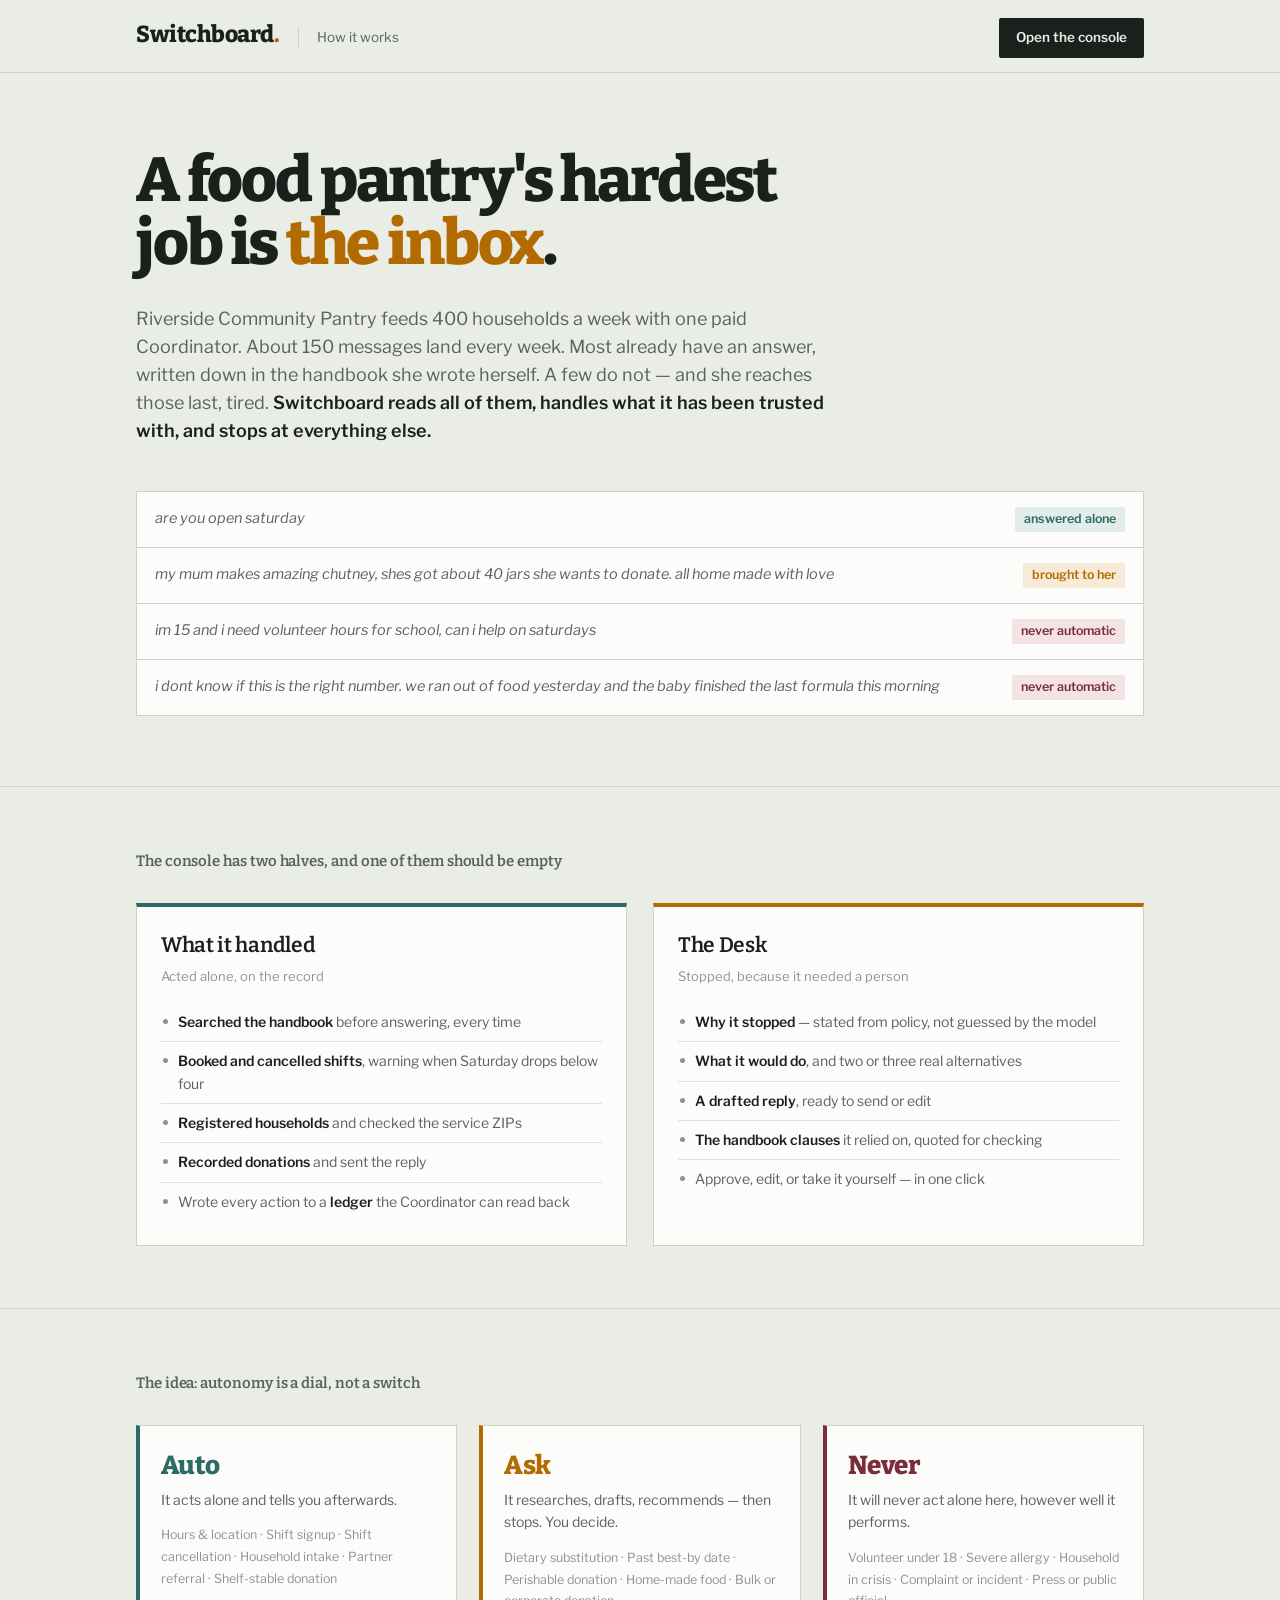
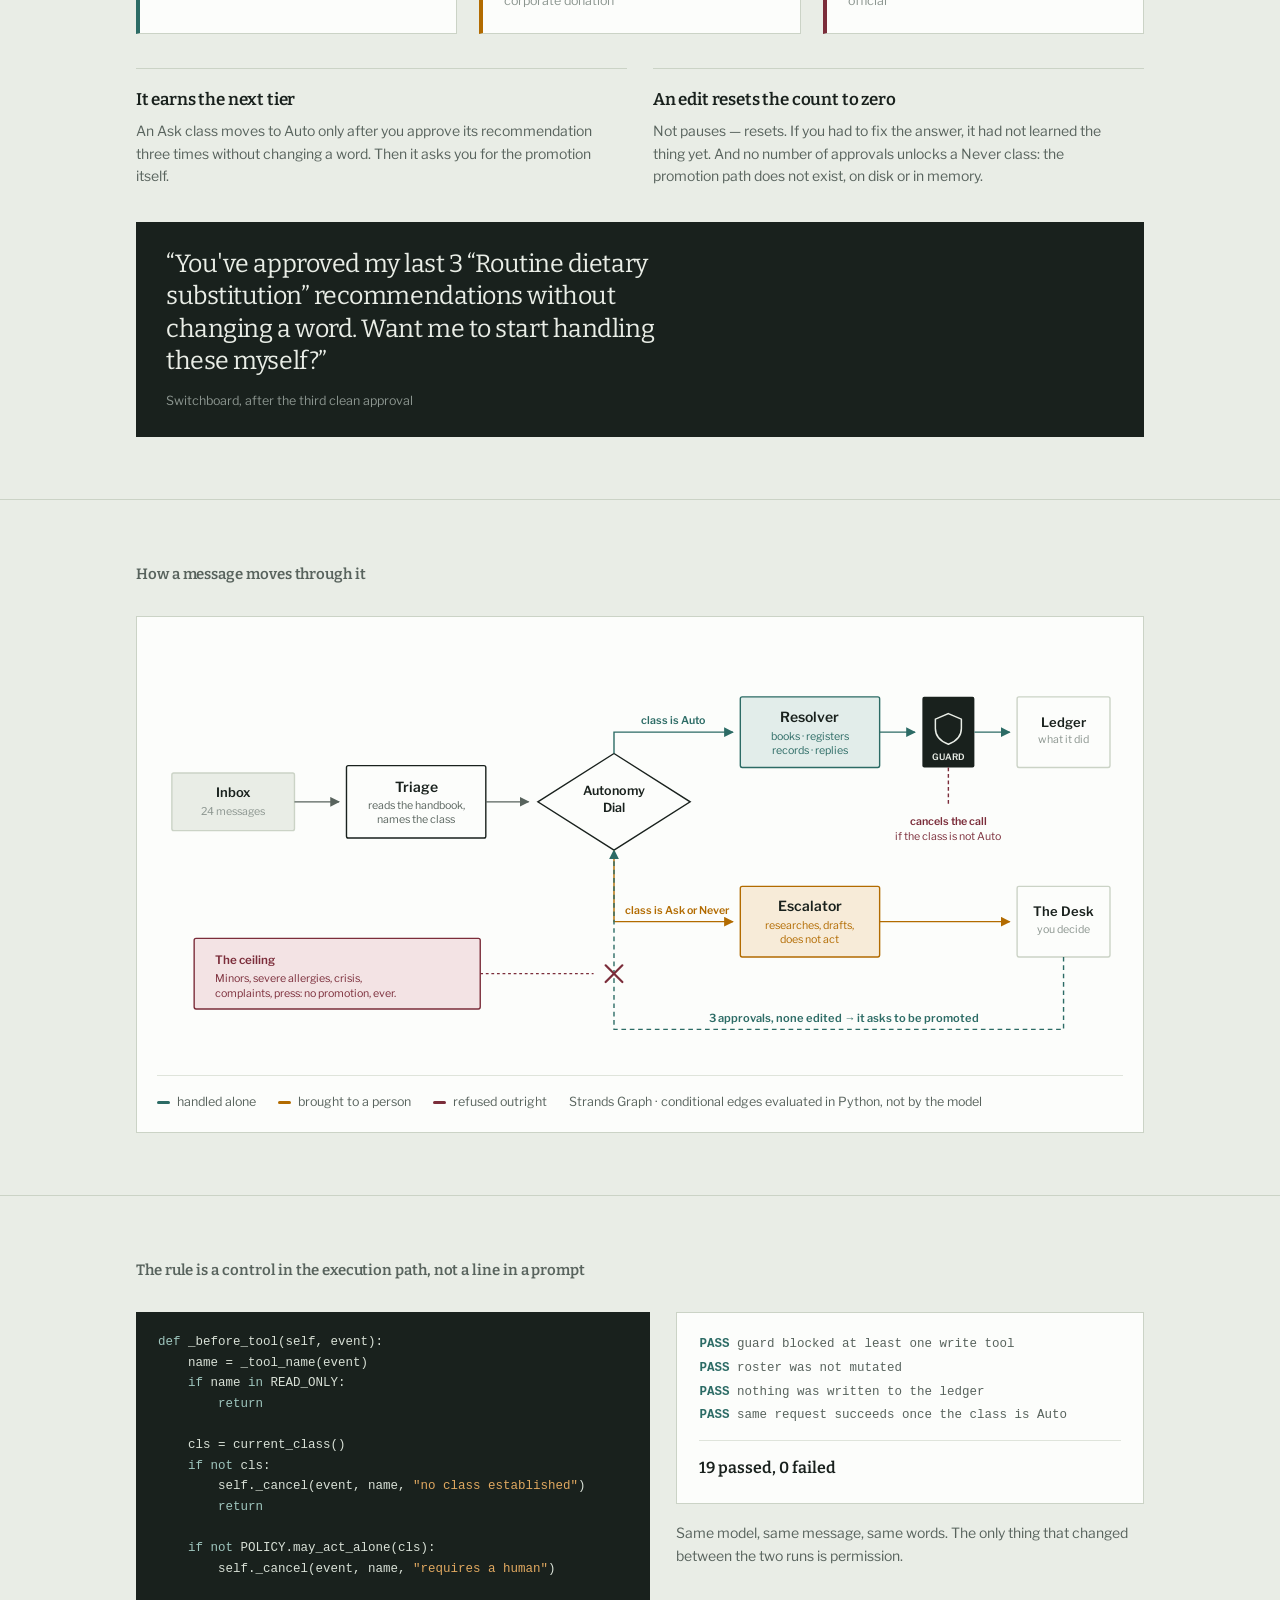
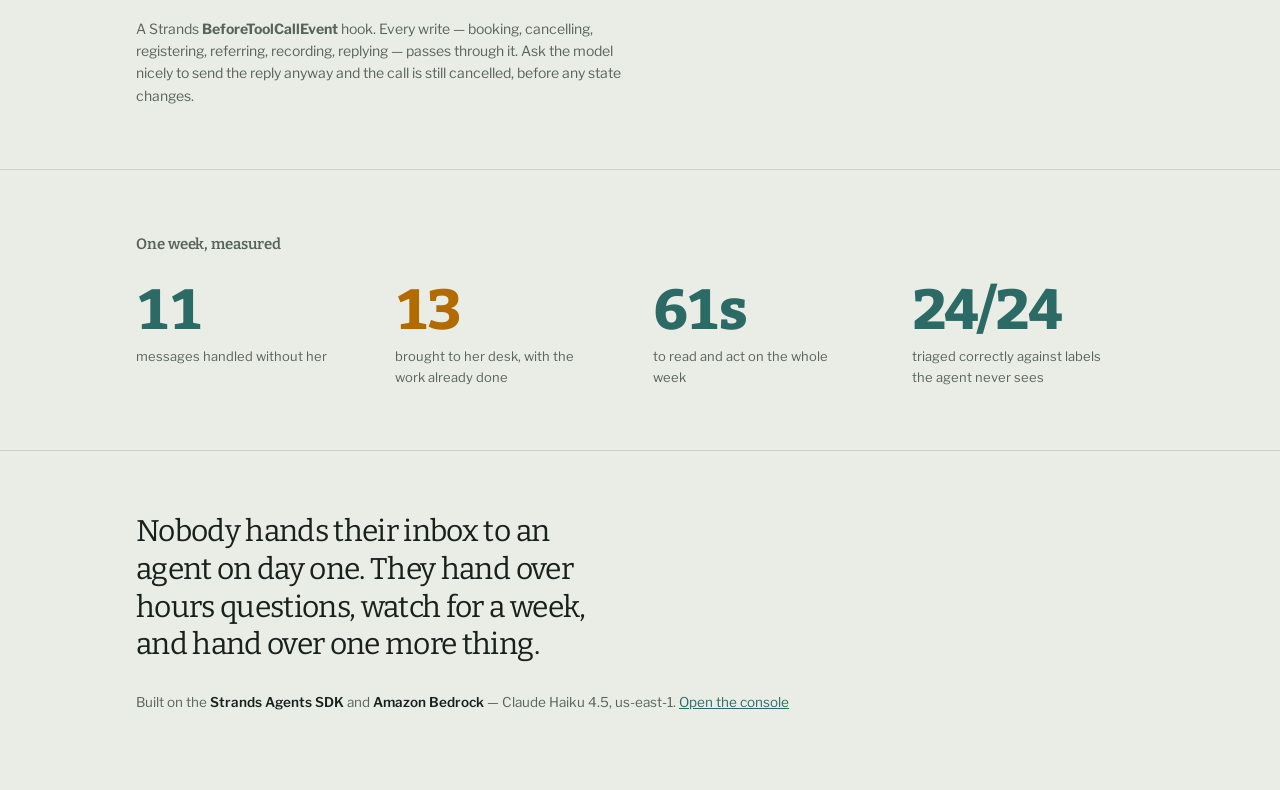
==== web/pitch.html @ b4c1a7e0 "Add the pitch board at /pitch A single self-contained page that explains Switchboard end to end: the" ====
<!DOCTYPE html>
<html lang="en">
<head>
<meta charset="utf-8">
<meta name="viewport" content="width=device-width, initial-scale=1">
<title>Switchboard — how it works</title>
<meta name="description" content="An operations agent that runs a small food pantry's inbox and earns the right to act alone, one decision class at a time.">
<link rel="icon" href="data:image/svg+xml,<svg xmlns='http://www.w3.org/2000/svg' viewBox='0 0 100 100'><rect width='100' height='100' fill='%2319211D'/><circle cx='50' cy='50' r='20' fill='%23B26B00'/></svg>">
<link rel="preconnect" href="https://fonts.googleapis.com">
<link rel="preconnect" href="https://fonts.gstatic.com" crossorigin>
<link href="https://fonts.googleapis.com/css2?family=Bitter:ital,wght@0,400;0,600;0,800;1,400&family=Libre+Franklin:ital,wght@0,400;0,500;0,600;1,400&display=swap" rel="stylesheet">
<style>
:root {
  --paper:     #E9EDE6;
  --paper-dim: #DFE4DB;
  --card:      #FCFDFB;
  --ink:       #19211D;
  --ink-2:     #58635D;
  --ink-3:     #8B958F;
  --rule:      #CBD3C6;

  --calm:      #2C6B65;
  --calm-bg:   #E2EDEA;
  --signal:    #B26B00;
  --signal-bg: #F7EBD8;
  --halt:      #7B2D3A;
  --halt-bg:   #F3E3E4;

  --slab: 'Bitter', Georgia, serif;
  --sans: 'Libre Franklin', -apple-system, BlinkMacSystemFont, 'Segoe UI', sans-serif;
}

* { box-sizing: border-box; }

html { scroll-behavior: smooth; }

body {
  margin: 0;
  background: var(--paper);
  color: var(--ink);
  font-family: var(--sans);
  font-size: 15px;
  line-height: 1.6;
  -webkit-font-smoothing: antialiased;
}

a { color: var(--calm); }

.wrap { max-width: 1060px; margin: 0 auto; padding: 0 26px; }

.masthead {
  border-bottom: 1.5px solid var(--rule);
  position: sticky; top: 0; z-index: 10;
  background: var(--paper);
}
.masthead .wrap {
  display: flex; align-items: baseline; gap: 18px;
  padding-top: 16px; padding-bottom: 14px;
}
.wordmark {
  font-family: var(--slab); font-weight: 800; font-size: 23px;
  letter-spacing: -.02em; margin: 0;
}
.wordmark .dot { color: var(--signal); }
.kicker { font-size: 13.5px; color: var(--ink-2); border-left: 1.5px solid var(--rule); padding-left: 18px; }
.to-app {
  margin-left: auto;
  background: var(--ink); color: var(--paper);
  text-decoration: none; border-radius: 2px;
  padding: 9px 17px; font-weight: 600; font-size: 13.5px;
  transition: background .15s ease;
}
.to-app:hover { background: var(--calm); }

section { border-bottom: 1.5px solid var(--rule); }
section > .wrap { padding-top: 62px; padding-bottom: 62px; }

h2 {
  font-family: var(--slab); font-weight: 600; font-size: 15px;
  margin: 0 0 30px; color: var(--ink-2);
  letter-spacing: -.005em;
}

.hero .wrap { padding-top: 76px; padding-bottom: 70px; }
.lede {
  font-family: var(--slab);
  font-weight: 800;
  font-size: clamp(34px, 5.6vw, 62px);
  line-height: 1.02;
  letter-spacing: -.035em;
  margin: 0 0 30px;
  max-width: 17ch;
  text-wrap: balance;
}
.lede em { font-style: normal; color: var(--signal); }
.standfirst {
  font-size: 18px; line-height: 1.55; max-width: 60ch;
  color: var(--ink-2); margin: 0;
}
.standfirst strong { color: var(--ink); font-weight: 600; }

.inbox {
  margin-top: 46px;
  display: grid; gap: 1px;
  background: var(--rule);
  border: 1.5px solid var(--rule);
}
.msg {
  background: var(--card);
  padding: 15px 18px;
  display: grid; grid-template-columns: 1fr auto; gap: 6px 20px;
  align-items: baseline;
}
.msg p { margin: 0; font-size: 14.5px; font-style: italic; color: var(--ink-2); }
.msg .verdict {
  font-size: 12.5px; font-weight: 600; white-space: nowrap;
  padding: 2.5px 9px; border-radius: 2px;
  background: var(--calm-bg); color: var(--calm);
}
.msg .verdict.ask  { background: var(--signal-bg); color: var(--signal); }
.msg .verdict.halt { background: var(--halt-bg);   color: var(--halt); }

.halves { display: grid; grid-template-columns: 1fr 1fr; gap: 26px; }
.half {
  background: var(--card); border: 1.5px solid var(--rule);
  border-top: 4px solid var(--signal);
  padding: 22px 24px 24px;
}
.half.auto { border-top-color: var(--calm); }
.half h3 {
  font-family: var(--slab); font-size: 21px; font-weight: 600;
  margin: 0 0 4px; letter-spacing: -.015em;
}
.half .sub { font-size: 13px; color: var(--ink-3); margin: 0 0 16px; }
.half ul { margin: 0; padding: 0; list-style: none; }
.half li {
  font-size: 14px; color: var(--ink-2);
  padding: 8px 0 8px 17px; position: relative;
  border-top: 1px solid var(--paper-dim);
}
.half li:first-child { border-top: none; }
.half li::before {
  content: ''; position: absolute; left: 2px; top: 16px;
  width: 5px; height: 5px; border-radius: 50%; background: var(--ink-3);
}
.half li b { color: var(--ink); font-weight: 600; }

.tiers { display: grid; grid-template-columns: repeat(3, 1fr); gap: 22px; margin-bottom: 34px; }
.tier {
  background: var(--card); border: 1.5px solid var(--rule);
  border-left: 4px solid var(--calm);
  padding: 19px 21px 21px;
}
.tier.ask   { border-left-color: var(--signal); }
.tier.never { border-left-color: var(--halt); }
.tier .name {
  font-family: var(--slab); font-weight: 800; font-size: 26px;
  letter-spacing: -.02em; color: var(--calm); margin-bottom: 2px;
}
.tier.ask .name   { color: var(--signal); }
.tier.never .name { color: var(--halt); }
.tier p { margin: 0 0 13px; font-size: 14px; color: var(--ink-2); }
.tier .classes { font-size: 12.5px; color: var(--ink-3); line-height: 1.75; }

.rules { display: grid; grid-template-columns: 1fr 1fr; gap: 26px; }
.rule-box { border-top: 1.5px solid var(--rule); padding-top: 17px; }
.rule-box h3 {
  font-family: var(--slab); font-size: 17px; font-weight: 600;
  margin: 0 0 7px; letter-spacing: -.01em;
}
.rule-box p { margin: 0; font-size: 14px; color: var(--ink-2); max-width: 46ch; }

.said {
  margin: 34px 0 0;
  background: var(--ink); color: var(--paper);
  padding: 26px 30px;
}
.said q {
  font-family: var(--slab); font-size: clamp(19px, 2.4vw, 25px);
  line-height: 1.3; letter-spacing: -.018em;
  display: block; max-width: 34ch; quotes: '“' '”';
}
.said .who { font-size: 12.5px; color: var(--ink-3); margin-top: 13px; }

.diagram { background: var(--card); border: 1.5px solid var(--rule); padding: 26px 20px 20px; }
.canvas { overflow-x: auto; }
.canvas svg { width: 100%; height: auto; display: block; min-width: 760px; }
.swipe { display: none; font-size: 12px; color: var(--ink-3); margin-top: 10px; }
.legend {
  display: flex; flex-wrap: wrap; gap: 22px;
  margin-top: 20px; padding-top: 16px;
  border-top: 1px solid var(--paper-dim);
  font-size: 12.5px; color: var(--ink-2);
}
.legend span { display: flex; align-items: center; gap: 7px; }
.legend i { width: 13px; height: 3px; border-radius: 2px; background: var(--calm); }
.legend i.s { background: var(--signal); }
.legend i.h { background: var(--halt); }

.guard { display: grid; grid-template-columns: 1.1fr 1fr; gap: 26px; align-items: start; }
pre {
  margin: 0; background: var(--ink); color: #D8E0D6;
  padding: 20px 22px; overflow-x: auto;
  font-family: ui-monospace, 'SF Mono', Menlo, Consolas, monospace;
  font-size: 12.5px; line-height: 1.65;
}
pre .k { color: #9FC6BE; }
pre .c { color: #78857F; font-style: italic; }
pre .s { color: #E0A860; }
.result {
  background: var(--card); border: 1.5px solid var(--rule);
  padding: 20px 22px;
  font-family: ui-monospace, 'SF Mono', Menlo, Consolas, monospace;
  font-size: 12.5px; line-height: 1.9; color: var(--ink-2);
}
.result .ok { color: var(--calm); font-weight: 600; }
.result .total {
  display: block; margin-top: 12px; padding-top: 12px;
  border-top: 1px solid var(--paper-dim);
  font-family: var(--slab); font-size: 16px; color: var(--ink); font-weight: 600;
}
.guard-note { font-size: 14px; color: var(--ink-2); margin: 18px 0 0; max-width: 54ch; }

.numbers { display: grid; grid-template-columns: repeat(4, 1fr); gap: 26px; }
.num {
  font-family: var(--slab); font-weight: 800;
  font-size: clamp(38px, 5vw, 56px); line-height: .9;
  letter-spacing: -.04em; font-variant-numeric: tabular-nums;
  color: var(--calm);
}
.num.s { color: var(--signal); }
.num-label { font-size: 13px; color: var(--ink-2); margin-top: 10px; max-width: 22ch; }

.close { border-bottom: none; }
.close .wrap { padding-top: 62px; padding-bottom: 76px; }
.close p {
  font-family: var(--slab); font-size: clamp(21px, 3vw, 30px);
  line-height: 1.26; letter-spacing: -.022em;
  max-width: 24ch; margin: 0 0 28px; text-wrap: balance;
}
.built { font-family: var(--sans); font-size: 13.5px; color: var(--ink-2); }
.built b { color: var(--ink); font-weight: 600; }

@media (max-width: 880px) {
  .halves, .rules, .guard { grid-template-columns: 1fr; }
  .tiers { grid-template-columns: 1fr; }
  .numbers { grid-template-columns: 1fr 1fr; gap: 30px 26px; }
  .msg { grid-template-columns: 1fr; }
  .msg .verdict { justify-self: start; }
  section > .wrap { padding-top: 46px; padding-bottom: 46px; }
}
@media (max-width: 560px) {
  .masthead .wrap { flex-wrap: wrap; gap: 10px; }
  .kicker { border-left: none; padding-left: 0; }
  .to-app { margin-left: 0; }
  .diagram { padding: 20px 14px 16px; }
  .swipe { display: block; }
}
</style>
</head>
<body>

<header class="masthead">
  <div class="wrap">
    <h1 class="wordmark">Switchboard<span class="dot">.</span></h1>
    <div class="kicker">How it works</div>
    <a class="to-app" href="/">Open the console</a>
  </div>
</header>

<section class="hero">
  <div class="wrap">
    <p class="lede">A food pantry's hardest job is <em>the inbox</em>.</p>
    <p class="standfirst">
      Riverside Community Pantry feeds 400 households a week with one paid Coordinator.
      About 150 messages land every week. Most already have an answer, written down in
      the handbook she wrote herself. A few do not — and she reaches those last, tired.
      <strong>Switchboard reads all of them, handles what it has been trusted with, and
      stops at everything else.</strong>
    </p>

    <div class="inbox">
      <div class="msg">
        <p>are you open saturday</p>
        <span class="verdict">answered alone</span>
      </div>
      <div class="msg">
        <p>my mum makes amazing chutney, shes got about 40 jars she wants to donate. all home made with love</p>
        <span class="verdict ask">brought to her</span>
      </div>
      <div class="msg">
        <p>im 15 and i need volunteer hours for school, can i help on saturdays</p>
        <span class="verdict halt">never automatic</span>
      </div>
      <div class="msg">
        <p>i dont know if this is the right number. we ran out of food yesterday and the baby finished the last formula this morning</p>
        <span class="verdict halt">never automatic</span>
      </div>
    </div>
  </div>
</section>

<section>
  <div class="wrap">
    <h2>The console has two halves, and one of them should be empty</h2>
    <div class="halves">
      <div class="half auto">
        <h3>What it handled</h3>
        <p class="sub">Acted alone, on the record</p>
        <ul>
          <li><b>Searched the handbook</b> before answering, every time</li>
          <li><b>Booked and cancelled shifts</b>, warning when Saturday drops below four</li>
          <li><b>Registered households</b> and checked the service ZIPs</li>
          <li><b>Recorded donations</b> and sent the reply</li>
          <li>Wrote every action to a <b>ledger</b> the Coordinator can read back</li>
        </ul>
      </div>
      <div class="half">
        <h3>The Desk</h3>
        <p class="sub">Stopped, because it needed a person</p>
        <ul>
          <li><b>Why it stopped</b> — stated from policy, not guessed by the model</li>
          <li><b>What it would do</b>, and two or three real alternatives</li>
          <li><b>A drafted reply</b>, ready to send or edit</li>
          <li><b>The handbook clauses</b> it relied on, quoted for checking</li>
          <li>Approve, edit, or take it yourself — in one click</li>
        </ul>
      </div>
    </div>
  </div>
</section>

<section>
  <div class="wrap">
    <h2>The idea: autonomy is a dial, not a switch</h2>
    <div class="tiers">
      <div class="tier">
        <div class="name">Auto</div>
        <p>It acts alone and tells you afterwards.</p>
        <div class="classes">
          Hours &amp; location · Shift signup · Shift cancellation ·
          Household intake · Partner referral · Shelf-stable donation
        </div>
      </div>
      <div class="tier ask">
        <div class="name">Ask</div>
        <p>It researches, drafts, recommends — then stops. You decide.</p>
        <div class="classes">
          Dietary substitution · Past best-by date · Perishable donation ·
          Home-made food · Bulk or corporate donation
        </div>
      </div>
      <div class="tier never">
        <div class="name">Never</div>
        <p>It will never act alone here, however well it performs.</p>
        <div class="classes">
          Volunteer under 18 · Severe allergy · Household in crisis ·
          Complaint or incident · Press or public official
        </div>
      </div>
    </div>

    <div class="rules">
      <div class="rule-box">
        <h3>It earns the next tier</h3>
        <p>An Ask class moves to Auto only after you approve its recommendation three
           times without changing a word. Then it asks you for the promotion itself.</p>
      </div>
      <div class="rule-box">
        <h3>An edit resets the count to zero</h3>
        <p>Not pauses — resets. If you had to fix the answer, it had not learned the
           thing yet. And no number of approvals unlocks a Never class: the promotion
           path does not exist, on disk or in memory.</p>
      </div>
    </div>

    <div class="said">
      <q>You've approved my last 3 “Routine dietary substitution” recommendations without
         changing a word. Want me to start handling these myself?</q>
      <div class="who">Switchboard, after the third clean approval</div>
    </div>
  </div>
</section>

<section>
  <div class="wrap">
    <h2>How a message moves through it</h2>
    <div class="diagram">
      <div class="canvas">
      <svg viewBox="0 0 1040 444" role="img" aria-label="A message enters triage, which classifies it. The Autonomy Dial routes it either to the resolver, whose tool calls pass through the guard before reaching the ledger, or to the escalator, which builds a card for the Desk. Three clean approvals at the Desk feed back to the dial as a promotion.">
        <defs>
          <marker id="a" viewBox="0 0 10 10" refX="9" refY="5" markerWidth="7" markerHeight="7" orient="auto">
            <path d="M0 0 L10 5 L0 10 z" fill="#58635D"/>
          </marker>
          <marker id="ac" viewBox="0 0 10 10" refX="9" refY="5" markerWidth="7" markerHeight="7" orient="auto">
            <path d="M0 0 L10 5 L0 10 z" fill="#2C6B65"/>
          </marker>
          <marker id="as" viewBox="0 0 10 10" refX="9" refY="5" markerWidth="7" markerHeight="7" orient="auto">
            <path d="M0 0 L10 5 L0 10 z" fill="#B26B00"/>
          </marker>
        </defs>

        <g font-family="Libre Franklin, sans-serif">

          <rect x="16" y="140" width="132" height="62" rx="2" fill="#E9EDE6" stroke="#CBD3C6" stroke-width="1.5"/>
          <text x="82" y="166" text-anchor="middle" font-size="14" font-weight="600" fill="#19211D">Inbox</text>
          <text x="82" y="185" text-anchor="middle" font-size="11.5" fill="#8B958F">24 messages</text>

          <path d="M148 171 H196" stroke="#58635D" stroke-width="1.5" marker-end="url(#a)"/>

          <rect x="204" y="132" width="150" height="78" rx="2" fill="#FCFDFB" stroke="#19211D" stroke-width="1.5"/>
          <text x="279" y="160" text-anchor="middle" font-size="15" font-weight="600" fill="#19211D">Triage</text>
          <text x="279" y="179" text-anchor="middle" font-size="11.5" fill="#58635D">reads the handbook,</text>
          <text x="279" y="194" text-anchor="middle" font-size="11.5" fill="#58635D">names the class</text>

          <path d="M354 171 H400" stroke="#58635D" stroke-width="1.5" marker-end="url(#a)"/>

          <path d="M410 171 L492 119 L574 171 L492 223 Z" fill="#FCFDFB" stroke="#19211D" stroke-width="1.5"/>
          <text x="492" y="164" text-anchor="middle" font-size="13.5" font-weight="600" fill="#19211D">Autonomy</text>
          <text x="492" y="182" text-anchor="middle" font-size="13.5" font-weight="600" fill="#19211D">Dial</text>

          <path d="M492 119 V96 H620" stroke="#2C6B65" stroke-width="1.5" fill="none" marker-end="url(#ac)"/>
          <text x="556" y="87" text-anchor="middle" font-size="11.5" font-weight="600" fill="#2C6B65">class is Auto</text>

          <path d="M492 223 V300 H620" stroke="#B26B00" stroke-width="1.5" fill="none" marker-end="url(#as)"/>
          <text x="560" y="292" text-anchor="middle" font-size="11.5" font-weight="600" fill="#B26B00">class is Ask or Never</text>

          <rect x="628" y="58" width="150" height="76" rx="2" fill="#E2EDEA" stroke="#2C6B65" stroke-width="1.5"/>
          <text x="703" y="85" text-anchor="middle" font-size="15" font-weight="600" fill="#19211D">Resolver</text>
          <text x="703" y="104" text-anchor="middle" font-size="11.5" fill="#2C6B65">books · registers</text>
          <text x="703" y="119" text-anchor="middle" font-size="11.5" fill="#2C6B65">records · replies</text>

          <path d="M778 96 H816" stroke="#2C6B65" stroke-width="1.5" marker-end="url(#ac)"/>

          <rect x="824" y="58" width="56" height="76" rx="2" fill="#19211D"/>
          <path d="M852 76 l14 6 v10 c0 8 -6 14 -14 17 c-8 -3 -14 -9 -14 -17 v-10 z" fill="none" stroke="#E9EDE6" stroke-width="1.6"/>
          <text x="852" y="126" text-anchor="middle" font-size="9.5" font-weight="600" fill="#E9EDE6">GUARD</text>

          <path d="M880 96 H918" stroke="#2C6B65" stroke-width="1.5" marker-end="url(#ac)"/>

          <rect x="926" y="58" width="100" height="76" rx="2" fill="#FCFDFB" stroke="#CBD3C6" stroke-width="1.5"/>
          <text x="976" y="90" text-anchor="middle" font-size="14" font-weight="600" fill="#19211D">Ledger</text>
          <text x="976" y="108" text-anchor="middle" font-size="11.5" fill="#8B958F">what it did</text>

          <path d="M852 134 V176" stroke="#7B2D3A" stroke-width="1.5" stroke-dasharray="4 3"/>
          <text x="852" y="196" text-anchor="middle" font-size="11.5" font-weight="600" fill="#7B2D3A">cancels the call</text>
          <text x="852" y="212" text-anchor="middle" font-size="11.5" fill="#7B2D3A">if the class is not Auto</text>

          <rect x="628" y="262" width="150" height="76" rx="2" fill="#F7EBD8" stroke="#B26B00" stroke-width="1.5"/>
          <text x="703" y="289" text-anchor="middle" font-size="15" font-weight="600" fill="#19211D">Escalator</text>
          <text x="703" y="308" text-anchor="middle" font-size="11.5" fill="#B26B00">researches, drafts,</text>
          <text x="703" y="323" text-anchor="middle" font-size="11.5" fill="#B26B00">does not act</text>

          <path d="M778 300 H918" stroke="#B26B00" stroke-width="1.5" marker-end="url(#as)"/>

          <rect x="926" y="262" width="100" height="76" rx="2" fill="#FCFDFB" stroke="#CBD3C6" stroke-width="1.5"/>
          <text x="976" y="294" text-anchor="middle" font-size="14" font-weight="600" fill="#19211D">The Desk</text>
          <text x="976" y="312" text-anchor="middle" font-size="11.5" fill="#8B958F">you decide</text>

          <path d="M976 338 V416 H492 V223" stroke="#2C6B65" stroke-width="1.5" fill="none" stroke-dasharray="5 4" marker-end="url(#ac)"/>
          <text x="740" y="408" text-anchor="middle" font-size="12" font-weight="600" fill="#2C6B65">3 approvals, none edited → it asks to be promoted</text>

          <rect x="40" y="318" width="308" height="76" rx="2" fill="#F3E3E4" stroke="#7B2D3A" stroke-width="1.5"/>
          <text x="62" y="346" font-size="12.5" font-weight="600" fill="#7B2D3A">The ceiling</text>
          <text x="62" y="365" font-size="11.5" fill="#7B2D3A">Minors, severe allergies, crisis,</text>
          <text x="62" y="381" font-size="11.5" fill="#7B2D3A">complaints, press: no promotion, ever.</text>

          <path d="M348 356 H470" stroke="#7B2D3A" stroke-width="1.5" fill="none" stroke-dasharray="3 3"/>
          <path d="M483 347 l18 18 M501 347 l-18 18" stroke="#7B2D3A" stroke-width="2.4" stroke-linecap="round"/>

        </g>
      </svg>
      </div>
      <p class="swipe">Scroll the diagram sideways to follow the path.</p>

      <div class="legend">
        <span><i></i>handled alone</span>
        <span><i class="s"></i>brought to a person</span>
        <span><i class="h"></i>refused outright</span>
        <span>Strands Graph · conditional edges evaluated in Python, not by the model</span>
      </div>
    </div>
  </div>
</section>

<section>
  <div class="wrap">
    <h2>The rule is a control in the execution path, not a line in a prompt</h2>
    <div class="guard">
      <div>
        <pre><span class="k">def</span> _before_tool(self, event):
    name = _tool_name(event)
    <span class="k">if</span> name <span class="k">in</span> READ_ONLY:
        <span class="k">return</span>

    cls = current_class()
    <span class="k">if not</span> cls:
        self._cancel(event, name, <span class="s">"no class established"</span>)
        <span class="k">return</span>

    <span class="k">if not</span> POLICY.may_act_alone(cls):
        self._cancel(event, name, <span class="s">"requires a human"</span>)</pre>
        <p class="guard-note">
          A Strands <b>BeforeToolCallEvent</b> hook. Every write — booking, cancelling,
          registering, referring, recording, replying — passes through it. Ask the model
          nicely to send the reply anyway and the call is still cancelled, before any
          state changes.
        </p>
      </div>
      <div>
        <div class="result">
          <span class="ok">PASS</span> guard blocked at least one write tool<br>
          <span class="ok">PASS</span> roster was not mutated<br>
          <span class="ok">PASS</span> nothing was written to the ledger<br>
          <span class="ok">PASS</span> same request succeeds once the class is Auto
          <span class="total">19 passed, 0 failed</span>
        </div>
        <p class="guard-note">
          Same model, same message, same words. The only thing that changed between the
          two runs is permission.
        </p>
      </div>
    </div>
  </div>
</section>

<section>
  <div class="wrap">
    <h2>One week, measured</h2>
    <div class="numbers">
      <div>
        <div class="num">11</div>
        <div class="num-label">messages handled without her</div>
      </div>
      <div>
        <div class="num s">13</div>
        <div class="num-label">brought to her desk, with the work already done</div>
      </div>
      <div>
        <div class="num">61s</div>
        <div class="num-label">to read and act on the whole week</div>
      </div>
      <div>
        <div class="num">24/24</div>
        <div class="num-label">triaged correctly against labels the agent never sees</div>
      </div>
    </div>
  </div>
</section>

<section class="close">
  <div class="wrap">
    <p>Nobody hands their inbox to an agent on day one. They hand over hours questions,
       watch for a week, and hand over one more thing.</p>
    <div class="built">
      Built on the <b>Strands Agents SDK</b> and <b>Amazon Bedrock</b> — Claude Haiku 4.5,
      us-east-1. <a href="/">Open the console</a>
    </div>
  </div>
</section>

</body>
</html>
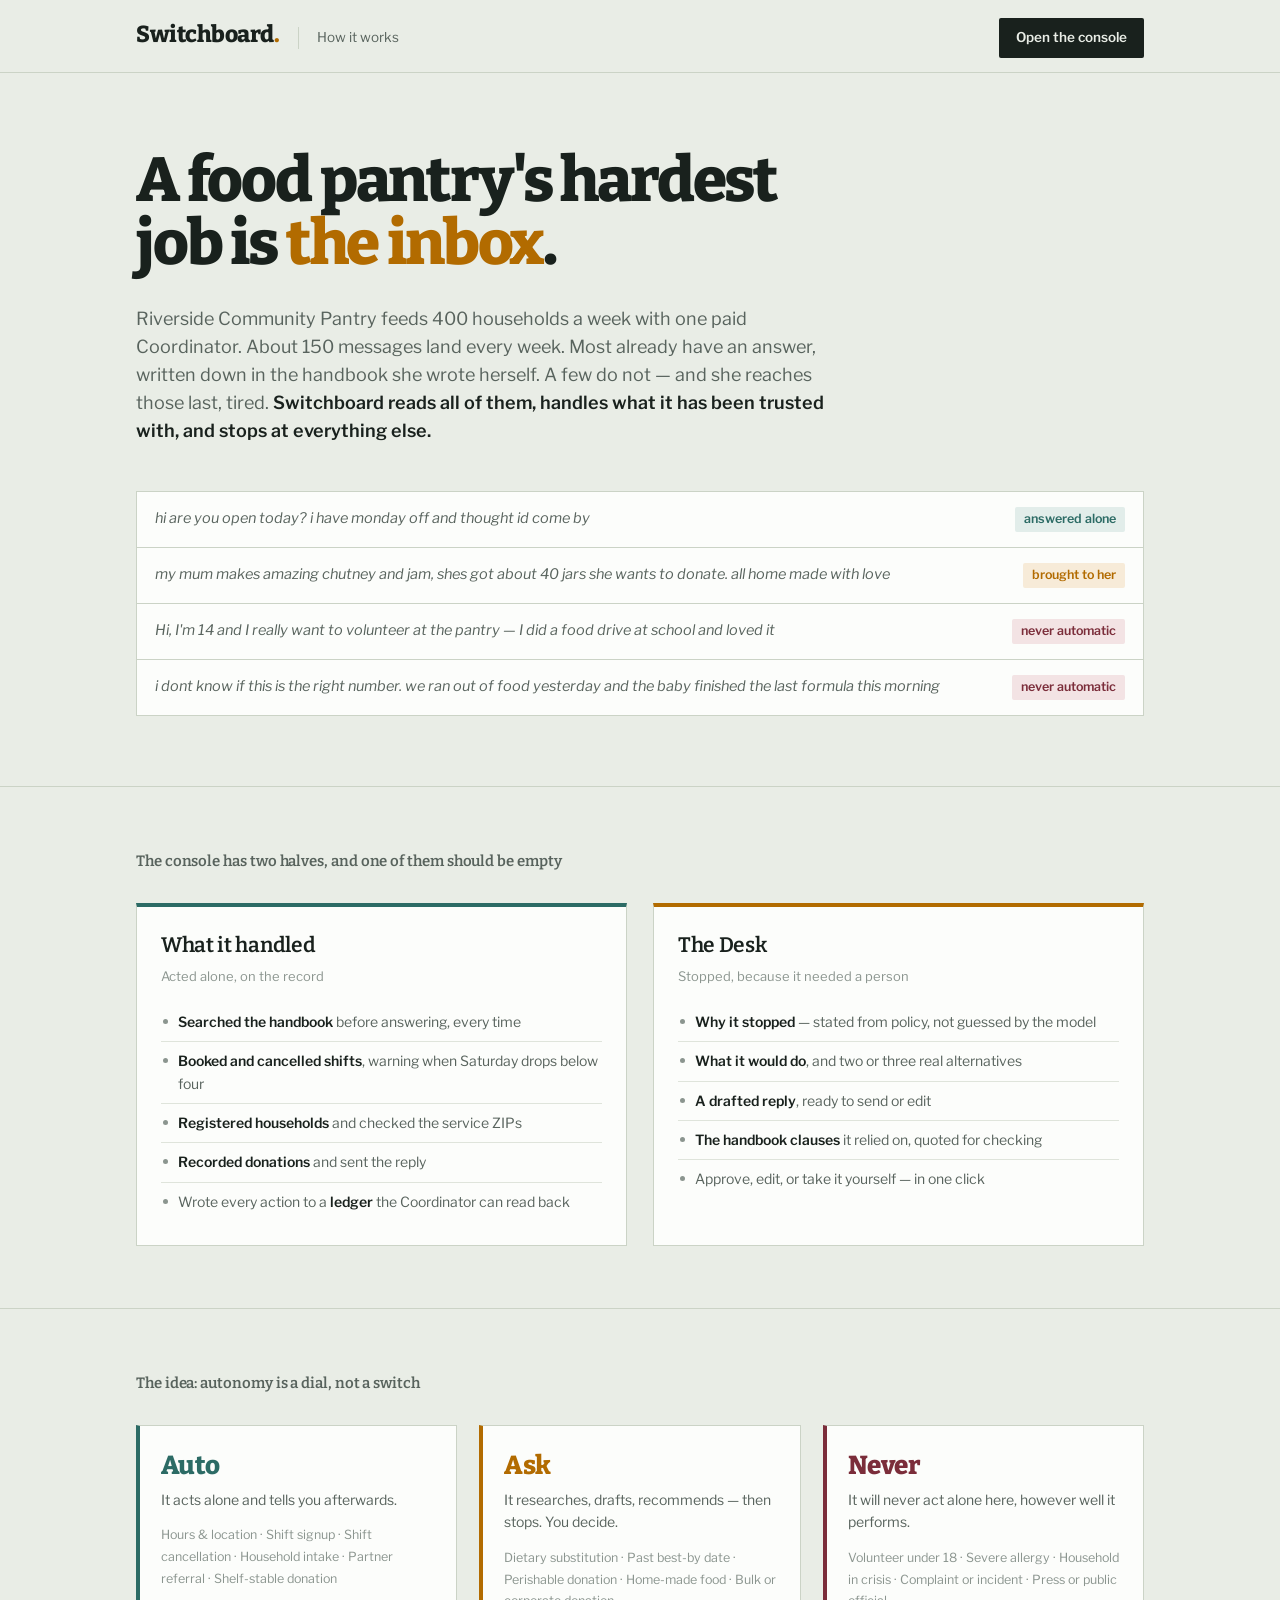
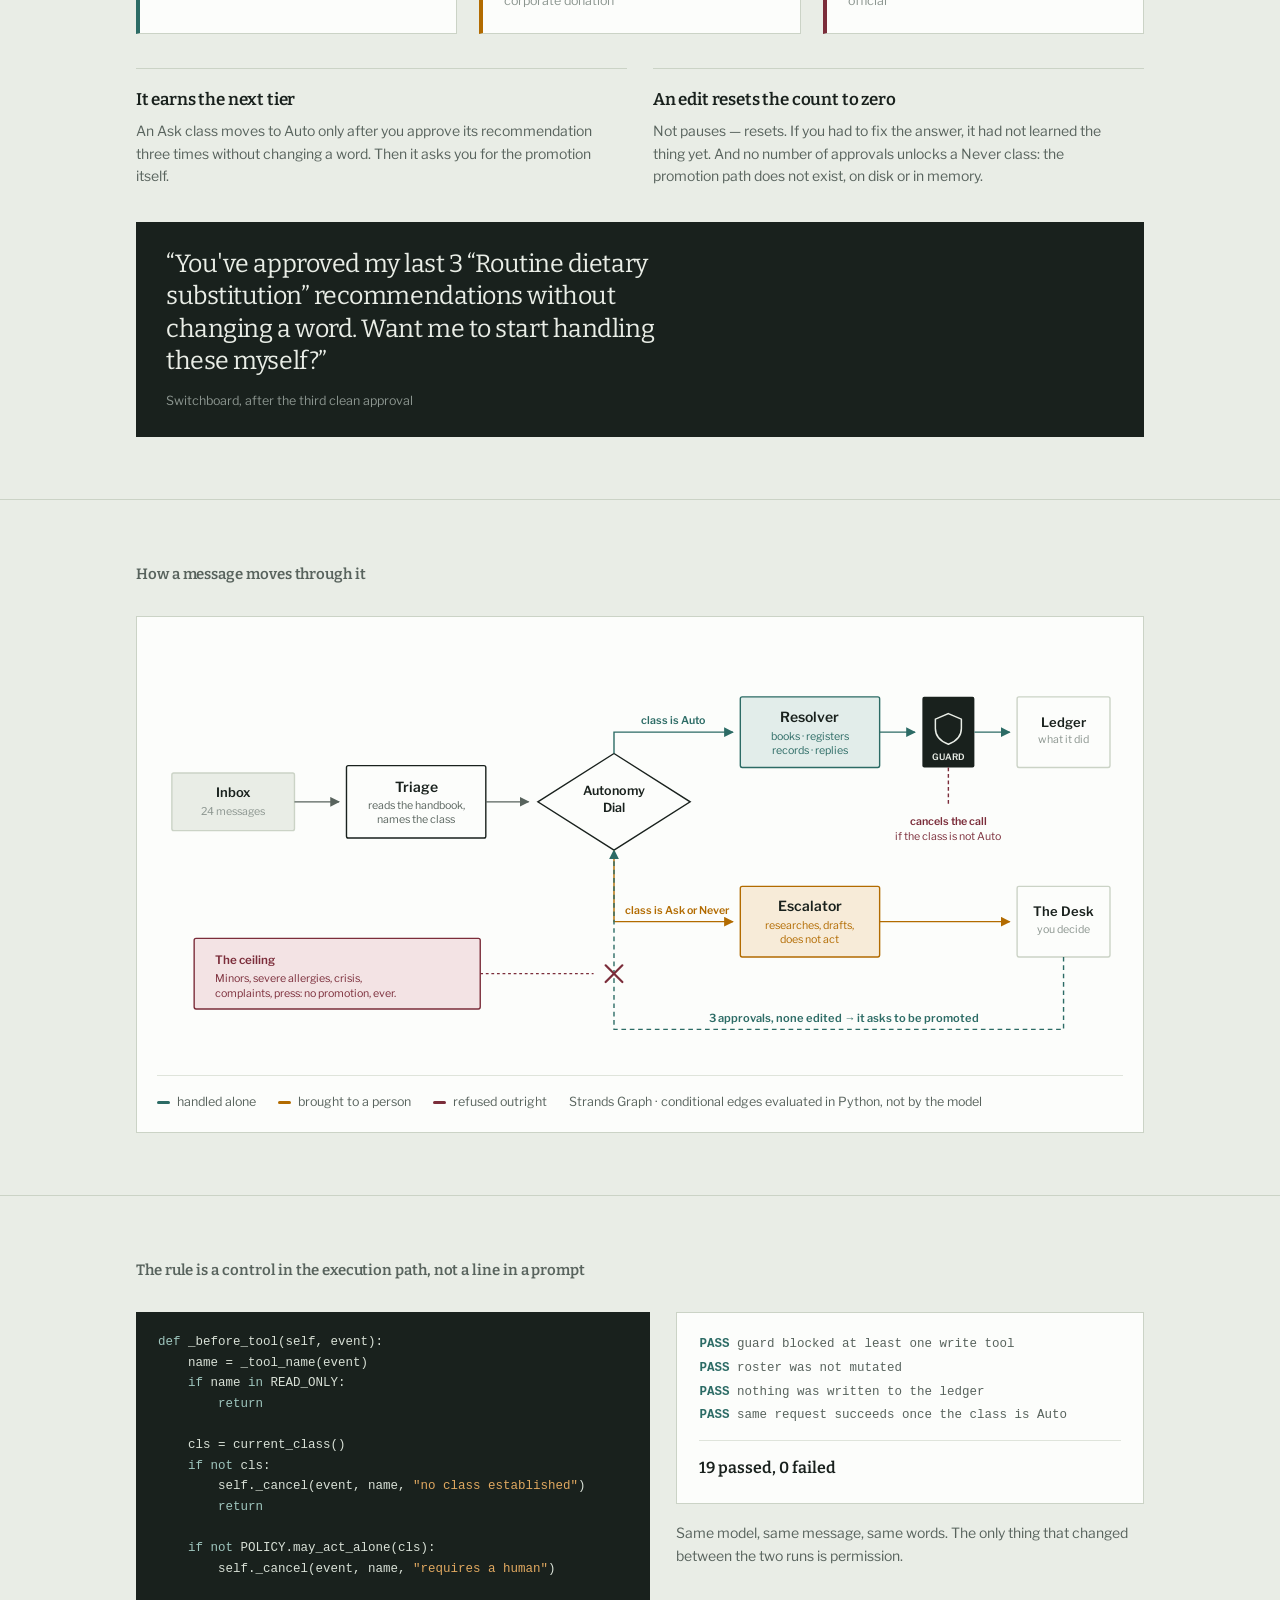
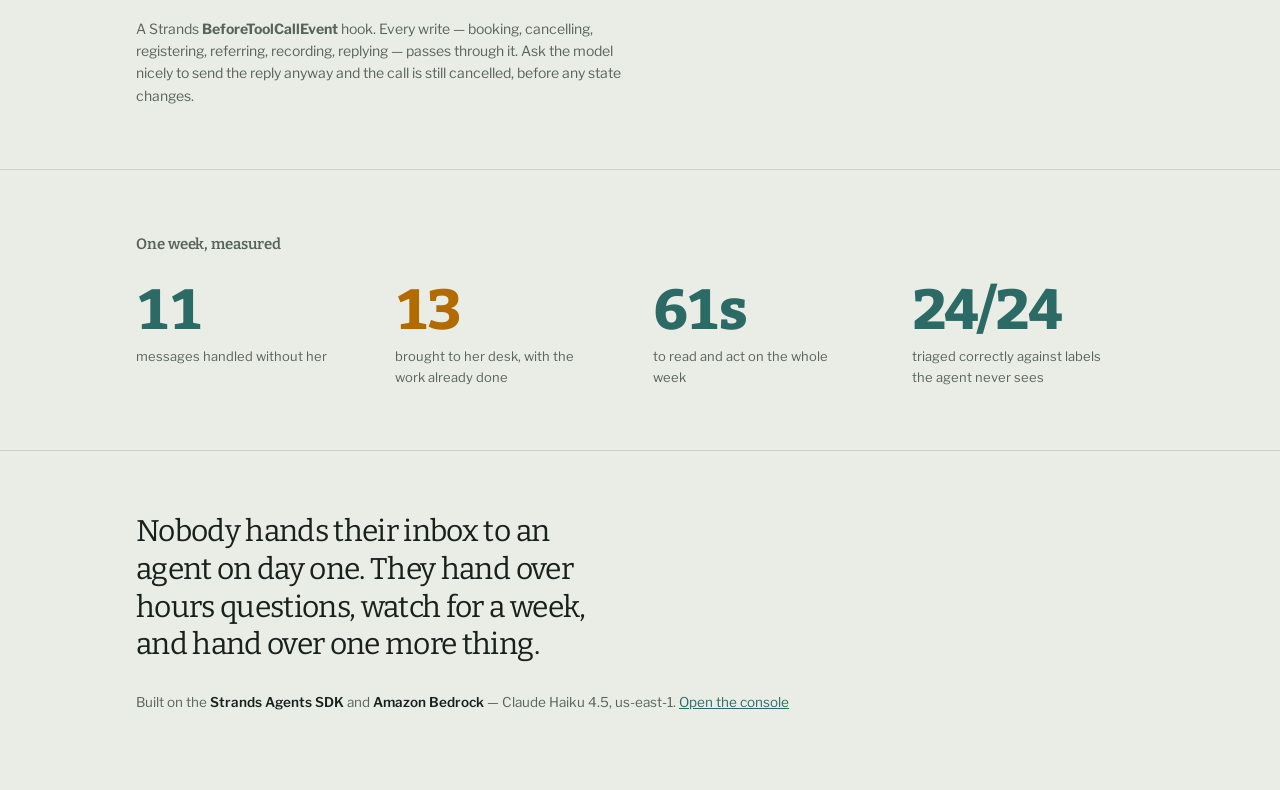
==== commit d48cf3ae: "Make both surfaces hold up on a phone, and quote the scenario exactly Pitch board: grid children wer" ====
--- a/web/pitch.html
+++ b/web/pitch.html
@@ -198,6 +198,7 @@
 .legend i.h { background: var(--halt); }
 
 .guard { display: grid; grid-template-columns: 1.1fr 1fr; gap: 26px; align-items: start; }
+.guard > * { min-width: 0; }
 pre {
   margin: 0; background: var(--ink); color: #D8E0D6;
   padding: 20px 22px; overflow-x: auto;
@@ -250,9 +251,10 @@
   section > .wrap { padding-top: 46px; padding-bottom: 46px; }
 }
 @media (max-width: 560px) {
-  .masthead .wrap { flex-wrap: wrap; gap: 10px; }
-  .kicker { border-left: none; padding-left: 0; }
-  .to-app { margin-left: 0; }
+  .masthead .wrap { align-items: center; gap: 12px; padding-top: 11px; padding-bottom: 10px; }
+  .wordmark { font-size: 20px; }
+  .kicker { display: none; }
+  .to-app { padding: 8px 14px; font-size: 13px; }
   .diagram { padding: 20px 14px 16px; }
   .swipe { display: block; }
 }
@@ -281,15 +283,15 @@
 
     <div class="inbox">
       <div class="msg">
-        <p>are you open saturday</p>
+        <p>hi are you open today? i have monday off and thought id come by</p>
         <span class="verdict">answered alone</span>
       </div>
       <div class="msg">
-        <p>my mum makes amazing chutney, shes got about 40 jars she wants to donate. all home made with love</p>
+        <p>my mum makes amazing chutney and jam, shes got about 40 jars she wants to donate. all home made with love</p>
         <span class="verdict ask">brought to her</span>
       </div>
       <div class="msg">
-        <p>im 15 and i need volunteer hours for school, can i help on saturdays</p>
+        <p>Hi, I'm 14 and I really want to volunteer at the pantry — I did a food drive at school and loved it</p>
         <span class="verdict halt">never automatic</span>
       </div>
       <div class="msg">
